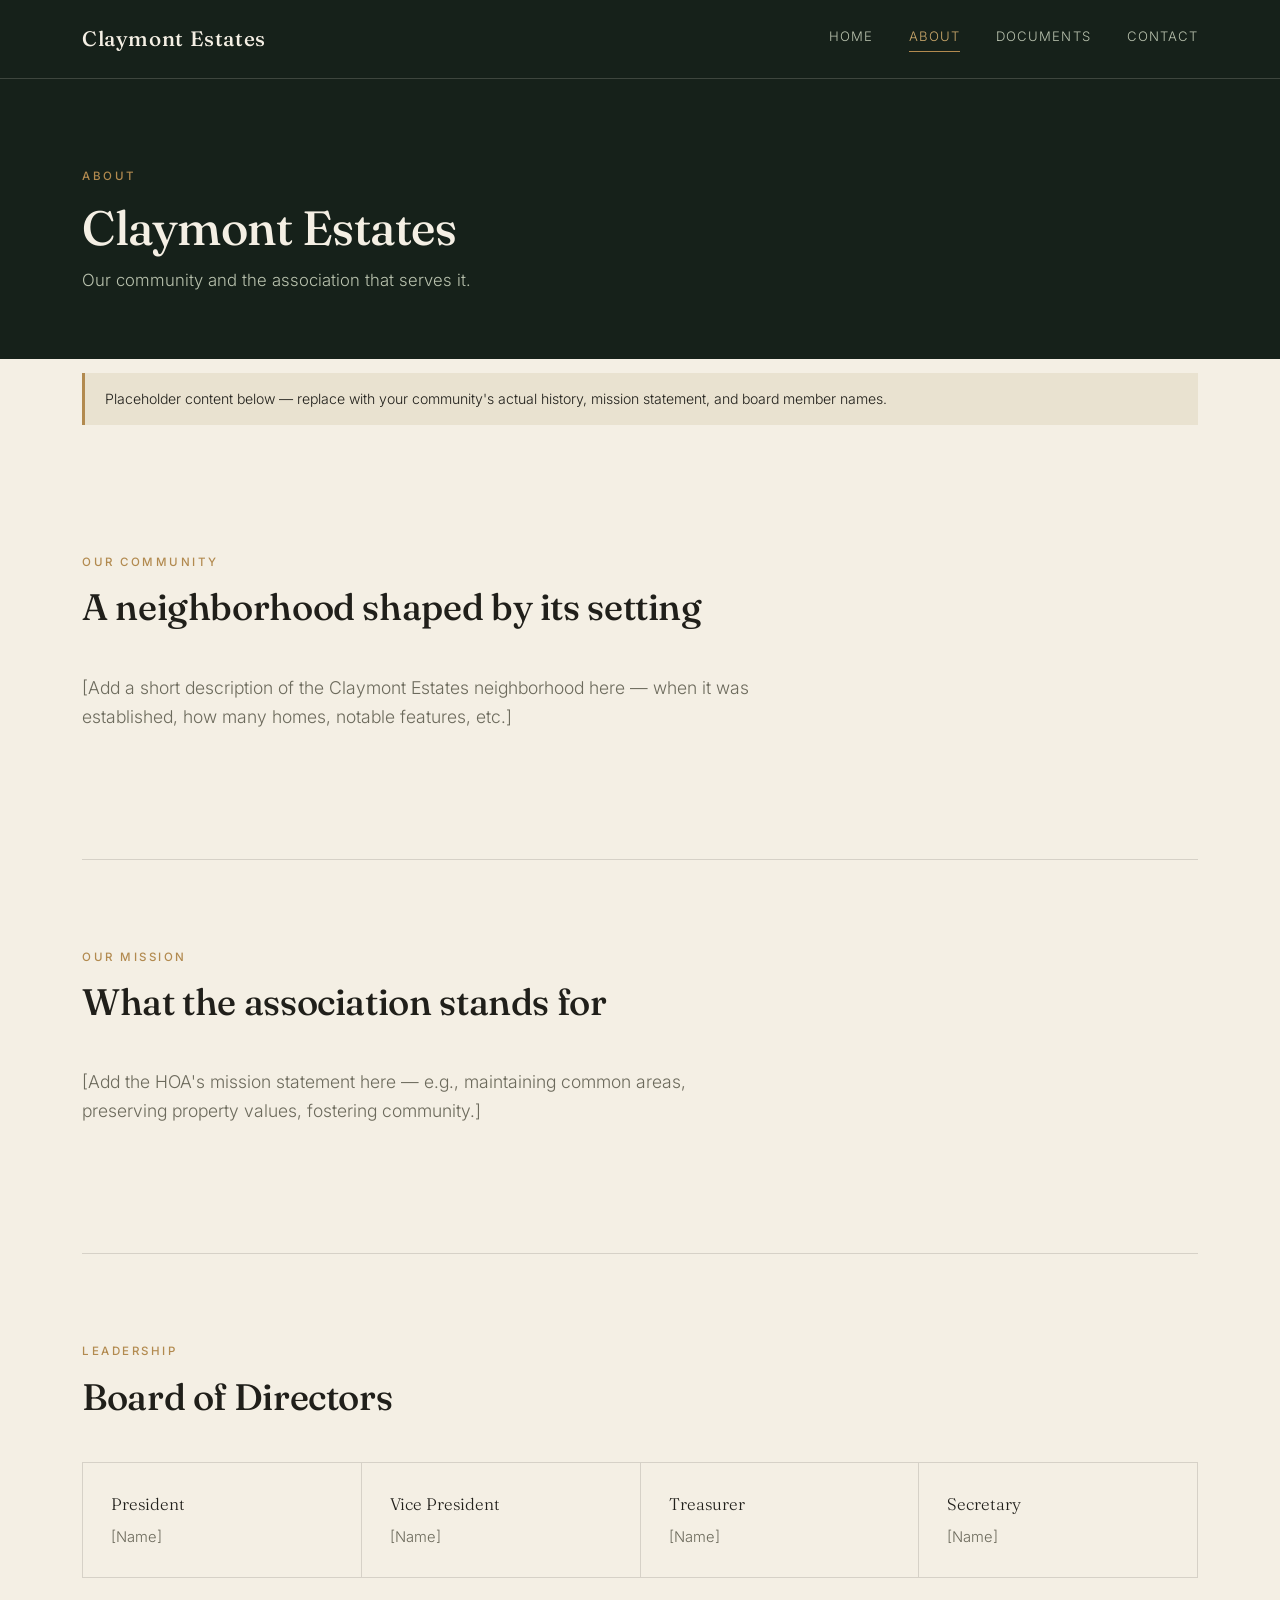
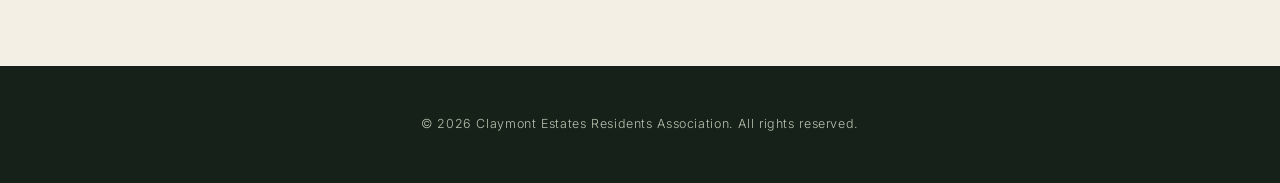
==== about.html @ 3a61dca3 "Redesign: dark forest/cream luxury nature-forward aesthetic" ====
<!DOCTYPE html>
<html lang="en">
<head>
<meta charset="UTF-8">
<meta name="viewport" content="width=device-width, initial-scale=1.0">
<title>About | Claymont Estates Residents Association</title>
<link rel="stylesheet" href="assets/styles.css">
</head>
<body>

<header class="site-header">
  <div class="header-inner">
    <a href="index.html" class="site-title">Claymont Estates</a>
    <nav class="site-nav">
      <a href="index.html">Home</a>
      <a href="about.html" class="active">About</a>
      <a href="documents.html">Documents</a>
      <a href="contact.html">Contact</a>
    </nav>
  </div>
</header>

<div class="page-hero">
  <div class="full">
    <span class="eyebrow">About</span>
    <h1>Claymont Estates</h1>
    <p>Our community and the association that serves it.</p>
  </div>
</div>

<main>
  <p class="placeholder-note">Placeholder content below &mdash; replace with your community's actual history, mission statement, and board member names.</p>

  <section>
    <div class="section-head">
      <span class="eyebrow">Our Community</span>
      <h2>A neighborhood shaped by its setting</h2>
    </div>
    <p class="lede">[Add a short description of the Claymont Estates neighborhood here &mdash; when it was established, how many homes, notable features, etc.]</p>
  </section>

  <section>
    <div class="section-head">
      <span class="eyebrow">Our Mission</span>
      <h2>What the association stands for</h2>
    </div>
    <p class="lede">[Add the HOA's mission statement here &mdash; e.g., maintaining common areas, preserving property values, fostering community.]</p>
  </section>

  <section>
    <div class="section-head">
      <span class="eyebrow">Leadership</span>
      <h2>Board of Directors</h2>
    </div>
    <ul class="board-list">
      <li><span class="role">President</span><span class="name">[Name]</span></li>
      <li><span class="role">Vice President</span><span class="name">[Name]</span></li>
      <li><span class="role">Treasurer</span><span class="name">[Name]</span></li>
      <li><span class="role">Secretary</span><span class="name">[Name]</span></li>
    </ul>
  </section>
</main>

<footer class="site-footer">
  &copy; 2026 Claymont Estates Residents Association. All rights reserved.
</footer>

</body>
</html>
---- assets/styles.css ----
@import url('https://fonts.googleapis.com/css2?family=Fraunces:ital,opsz,wght@0,9..144,300;0,9..144,400;0,9..144,500;0,9..144,600;1,9..144,400&family=Inter:wght@300;400;500;600&display=swap');

:root {
  --forest: #16211a;
  --forest-2: #1f2e23;
  --forest-3: #2a3d2d;
  --cream: #f4efe4;
  --stone: #e9e2d0;
  --brass: #b28a4f;
  --brass-light: #cba86b;
  --brick: #8a5a3f;
  --text-dark: #201f1a;
  --text-light: #f4efe4;
  --muted-light: #b9c2ae;
  --muted-dark: #6c6a5c;
  --line-light: rgba(244, 239, 228, 0.18);
  --line-dark: rgba(32, 31, 26, 0.14);
}

* {
  box-sizing: border-box;
}

html {
  scroll-behavior: smooth;
}

body {
  margin: 0;
  font-family: 'Inter', -apple-system, BlinkMacSystemFont, "Segoe UI", sans-serif;
  color: var(--text-dark);
  background: var(--cream);
  line-height: 1.65;
  font-weight: 300;
}

h1, h2, h3, .serif {
  font-family: 'Fraunces', Georgia, serif;
  font-weight: 500;
  letter-spacing: -0.01em;
  line-height: 1.15;
}

a {
  color: inherit;
}

.eyebrow {
  display: block;
  text-transform: uppercase;
  letter-spacing: 0.22em;
  font-size: 0.72rem;
  font-weight: 500;
  color: var(--brass);
  margin-bottom: 0.9rem;
}

/* Header / nav */
.site-header {
  position: sticky;
  top: 0;
  z-index: 20;
  background: var(--forest);
  border-bottom: 1px solid var(--line-light);
}

.site-header .header-inner {
  max-width: 1180px;
  margin: 0 auto;
  padding: 1.35rem 2rem;
  display: flex;
  align-items: center;
  justify-content: space-between;
  flex-wrap: wrap;
  gap: 0.75rem;
}

.site-title {
  font-family: 'Fraunces', Georgia, serif;
  font-size: 1.3rem;
  font-weight: 500;
  color: var(--text-light);
  text-decoration: none;
  letter-spacing: 0.03em;
}

.site-nav {
  display: flex;
  gap: 2.25rem;
  flex-wrap: wrap;
}

.site-nav a {
  color: var(--muted-light);
  text-decoration: none;
  font-size: 0.82rem;
  letter-spacing: 0.08em;
  text-transform: uppercase;
  padding-bottom: 0.2rem;
  border-bottom: 1px solid transparent;
  transition: color 0.2s ease, border-color 0.2s ease;
}

.site-nav a:hover,
.site-nav a.active {
  color: var(--brass-light);
  border-bottom-color: var(--brass);
}

main {
  max-width: 1180px;
  margin: 0 auto;
  padding: 0 2rem;
}

/* Hero */
.hero {
  position: relative;
  margin: 0;
}

.hero img {
  width: 100%;
  height: clamp(420px, 72vh, 760px);
  object-fit: cover;
  display: block;
  filter: saturate(0.92) contrast(1.02);
}

.hero::after {
  content: "";
  position: absolute;
  inset: 0;
  background: linear-gradient(180deg, rgba(22,33,26,0.35) 0%, rgba(22,33,26,0.15) 40%, rgba(22,33,26,0.75) 100%);
}

.hero-caption {
  position: absolute;
  inset: 0;
  display: flex;
  flex-direction: column;
  align-items: center;
  justify-content: center;
  text-align: center;
  padding: 2rem;
  color: var(--text-light);
}

.hero-caption .eyebrow {
  color: var(--brass-light);
}

.hero-caption h1 {
  margin: 0 0 0.85rem;
  font-size: clamp(2.4rem, 6vw, 4.2rem);
  font-weight: 500;
  max-width: 16ch;
}

.hero-caption p {
  margin: 0;
  font-size: 1.05rem;
  font-weight: 300;
  color: var(--muted-light);
  max-width: 42ch;
}

/* Sections */
section {
  margin: 0;
  padding: 5.5rem 0;
  border-bottom: 1px solid var(--line-dark);
}

section:last-of-type {
  border-bottom: none;
}

section h2 {
  font-size: clamp(1.7rem, 3vw, 2.3rem);
  color: var(--text-dark);
  margin: 0 0 1.25rem;
}

section > p.lede {
  font-size: 1.1rem;
  font-weight: 300;
  color: var(--muted-dark);
  max-width: 62ch;
  margin: 0 0 2.5rem;
}

.section-head {
  max-width: 70ch;
  margin-bottom: 2.75rem;
}

/* Full-bleed dark band */
.band-dark {
  background: var(--forest);
  color: var(--text-light);
  border-bottom: none;
}

.band-dark .full {
  max-width: 1180px;
  margin: 0 auto;
  padding: 5.5rem 2rem;
}

.band-dark h2 {
  color: var(--text-light);
}

.band-dark p.lede {
  color: var(--muted-light);
}

/* Quick-link grid on home */
section.card-grid {
  padding: 0;
  border-bottom: none;
  display: grid;
  grid-template-columns: repeat(auto-fit, minmax(240px, 1fr));
  gap: 1px;
  background: var(--line-dark);
  border-left: 1px solid var(--line-dark);
  border-right: 1px solid var(--line-dark);
}

.card {
  background: var(--cream);
  padding: 2.25rem 2rem;
}

.card h3 {
  margin: 0 0 0.6rem;
  font-size: 1.15rem;
  color: var(--text-dark);
}

.card p {
  margin: 0 0 1.25rem;
  color: var(--muted-dark);
  font-size: 0.95rem;
}

a.link-arrow {
  display: inline-flex;
  align-items: center;
  gap: 0.5rem;
  color: var(--brick);
  text-decoration: none;
  font-size: 0.82rem;
  letter-spacing: 0.06em;
  text-transform: uppercase;
  font-weight: 500;
  border-bottom: 1px solid transparent;
  transition: border-color 0.2s ease, gap 0.2s ease;
}

a.link-arrow:hover {
  border-bottom-color: var(--brick);
  gap: 0.75rem;
}

.band-dark a.link-arrow {
  color: var(--brass-light);
}

.band-dark a.link-arrow:hover {
  border-bottom-color: var(--brass-light);
}

/* Page header (inner pages) */
.page-hero {
  background: var(--forest);
  color: var(--text-light);
  padding: 5.5rem 0 4rem;
}

.page-hero .full {
  max-width: 1180px;
  margin: 0 auto;
  padding: 0 2rem;
}

.page-hero h1 {
  margin: 0 0 0.75rem;
  font-size: clamp(2.1rem, 4.5vw, 3rem);
  color: var(--text-light);
}

.page-hero p {
  margin: 0;
  color: var(--muted-light);
  font-size: 1.05rem;
  max-width: 50ch;
}

.placeholder-note {
  background: var(--stone);
  border-left: 3px solid var(--brass);
  color: var(--text-dark);
  padding: 0.9rem 1.25rem;
  font-size: 0.88rem;
  margin-bottom: 2.5rem;
}

/* Document list */
.doc-list {
  list-style: none;
  padding: 0;
  margin: 0;
  border-top: 1px solid var(--line-dark);
}

.doc-list li {
  display: flex;
  align-items: baseline;
  justify-content: space-between;
  gap: 1.5rem;
  padding: 1.5rem 0;
  border-bottom: 1px solid var(--line-dark);
}

.doc-list .doc-name {
  font-family: 'Fraunces', Georgia, serif;
  font-size: 1.15rem;
  font-weight: 400;
}

.doc-list .doc-status {
  font-size: 0.78rem;
  letter-spacing: 0.08em;
  text-transform: uppercase;
  color: var(--muted-dark);
  white-space: nowrap;
}

/* Board list */
.board-list {
  list-style: none;
  padding: 0;
  margin: 0;
  display: grid;
  grid-template-columns: repeat(auto-fit, minmax(220px, 1fr));
  gap: 0;
  border-top: 1px solid var(--line-dark);
  border-left: 1px solid var(--line-dark);
}

.board-list li {
  padding: 1.75rem 1.75rem;
  border-right: 1px solid var(--line-dark);
  border-bottom: 1px solid var(--line-dark);
}

.board-list .role {
  display: block;
  font-family: 'Fraunces', Georgia, serif;
  font-size: 1.05rem;
  color: var(--text-dark);
  margin-bottom: 0.25rem;
}

.board-list .name {
  color: var(--muted-dark);
  font-size: 0.92rem;
}

/* Contact */
.contact-block {
  border-top: 1px solid var(--line-dark);
  padding-top: 2.5rem;
  margin-bottom: 1rem;
  display: grid;
  grid-template-columns: repeat(auto-fit, minmax(220px, 1fr));
  gap: 2.5rem;
}

.contact-block dt {
  font-size: 0.75rem;
  letter-spacing: 0.1em;
  text-transform: uppercase;
  color: var(--brass);
  margin-bottom: 0.5rem;
}

.contact-block dd {
  margin: 0;
  font-family: 'Fraunces', Georgia, serif;
  font-size: 1.2rem;
}

.contact-block dd a {
  text-decoration: none;
  border-bottom: 1px solid var(--line-dark);
}

.contact-block dd a:hover {
  border-bottom-color: var(--brick);
}

.site-footer {
  text-align: center;
  padding: 3rem 1.5rem;
  color: var(--muted-light);
  font-size: 0.78rem;
  letter-spacing: 0.05em;
  background: var(--forest);
}

@media (max-width: 640px) {
  .site-header .header-inner {
    flex-direction: column;
    align-items: flex-start;
  }
  .site-nav {
    gap: 1.25rem;
  }
  section {
    padding: 3.5rem 0;
  }
  .band-dark .full,
  .page-hero .full {
    padding-top: 3.5rem;
    padding-bottom: 3.5rem;
  }
}
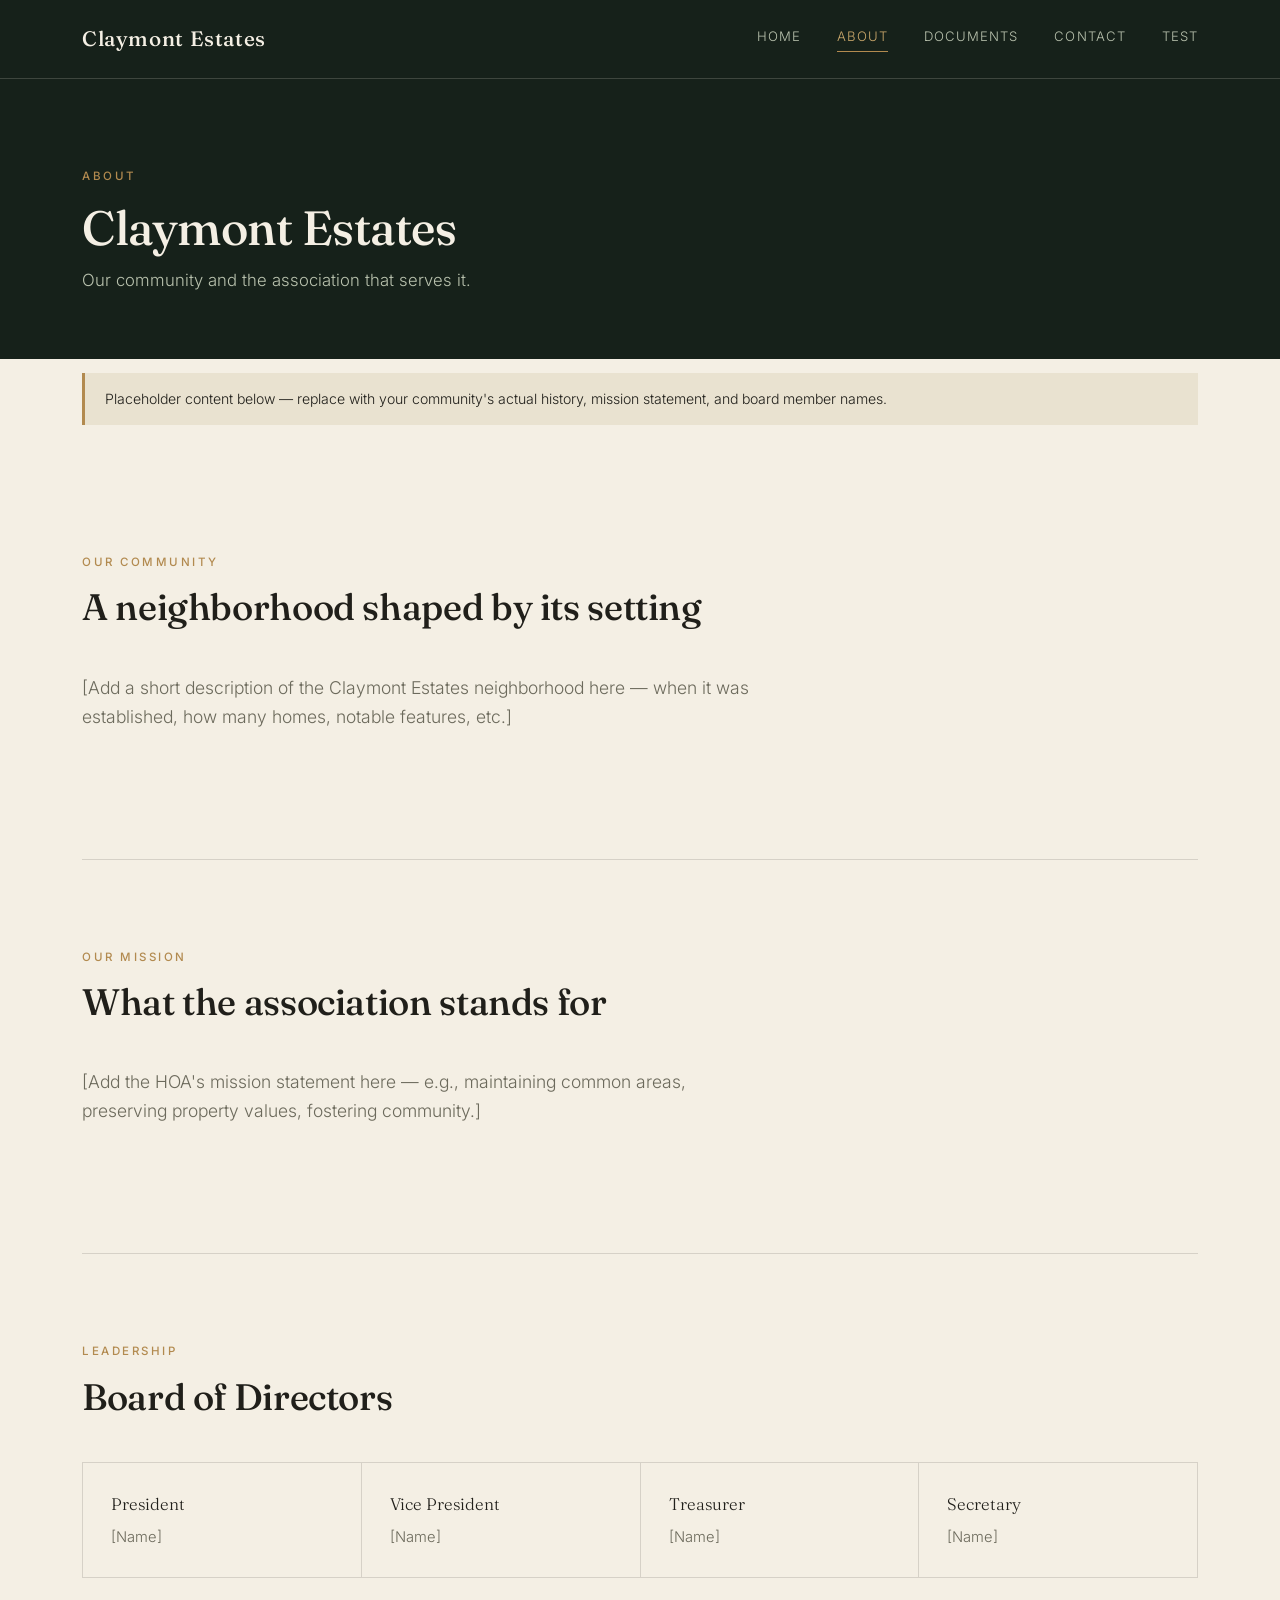
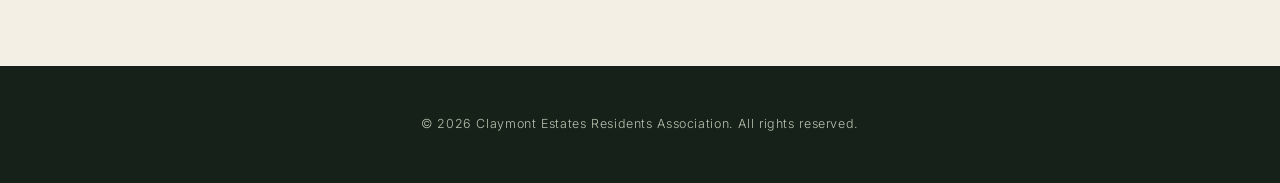
==== commit fcf19aa6: "Add /test.html: darker palette + video-hero experiment, plus Test nav link" ====
--- a/about.html
+++ b/about.html
@@ -4,7 +4,7 @@
 <meta charset="UTF-8">
 <meta name="viewport" content="width=device-width, initial-scale=1.0">
 <title>About | Claymont Estates Residents Association</title>
-<link rel="stylesheet" href="assets/styles.css">
+<link rel="stylesheet" href="assets/styles.css?v=4">
 </head>
 <body>
 
@@ -16,6 +16,7 @@
       <a href="about.html" class="active">About</a>
       <a href="documents.html">Documents</a>
       <a href="contact.html">Contact</a>
+      <a href="test.html">Test</a>
     </nav>
   </div>
 </header>
--- a/assets/styles.css
+++ b/assets/styles.css
@@ -113,56 +113,56 @@
   padding: 0 2rem;
 }
 
-/* Hero */
+/* Hero: photo banner (no text on it) + solid intro band below */
 .hero {
-  position: relative;
-  margin: 0;
+  margin: 0;
+  background: var(--forest);
 }
 
 .hero img {
   width: 100%;
-  height: clamp(420px, 72vh, 760px);
+  aspect-ratio: 21 / 8;
   object-fit: cover;
+  object-position: center 42%;
   display: block;
   filter: saturate(0.92) contrast(1.02);
 }
 
-.hero::after {
-  content: "";
-  position: absolute;
-  inset: 0;
-  background: linear-gradient(180deg, rgba(22,33,26,0.35) 0%, rgba(22,33,26,0.15) 40%, rgba(22,33,26,0.75) 100%);
-}
-
-.hero-caption {
-  position: absolute;
-  inset: 0;
-  display: flex;
-  flex-direction: column;
-  align-items: center;
-  justify-content: center;
+.hero-intro {
+  background: var(--forest);
+  color: var(--text-light);
   text-align: center;
-  padding: 2rem;
-  color: var(--text-light);
-}
-
-.hero-caption .eyebrow {
+  padding: 3.5rem 2rem 4rem;
+}
+
+.hero-intro .full {
+  max-width: 780px;
+  margin: 0 auto;
+}
+
+.hero-intro .eyebrow {
   color: var(--brass-light);
 }
 
-.hero-caption h1 {
+.hero-intro h1 {
   margin: 0 0 0.85rem;
-  font-size: clamp(2.4rem, 6vw, 4.2rem);
+  font-size: clamp(2.1rem, 4.5vw, 3.4rem);
   font-weight: 500;
-  max-width: 16ch;
-}
-
-.hero-caption p {
+}
+
+.hero-intro p {
   margin: 0;
   font-size: 1.05rem;
   font-weight: 300;
   color: var(--muted-light);
-  max-width: 42ch;
+  max-width: 48ch;
+  margin: 0 auto;
+}
+
+@media (max-width: 640px) {
+  .hero img {
+    aspect-ratio: 4 / 3;
+  }
 }
 
 /* Sections */
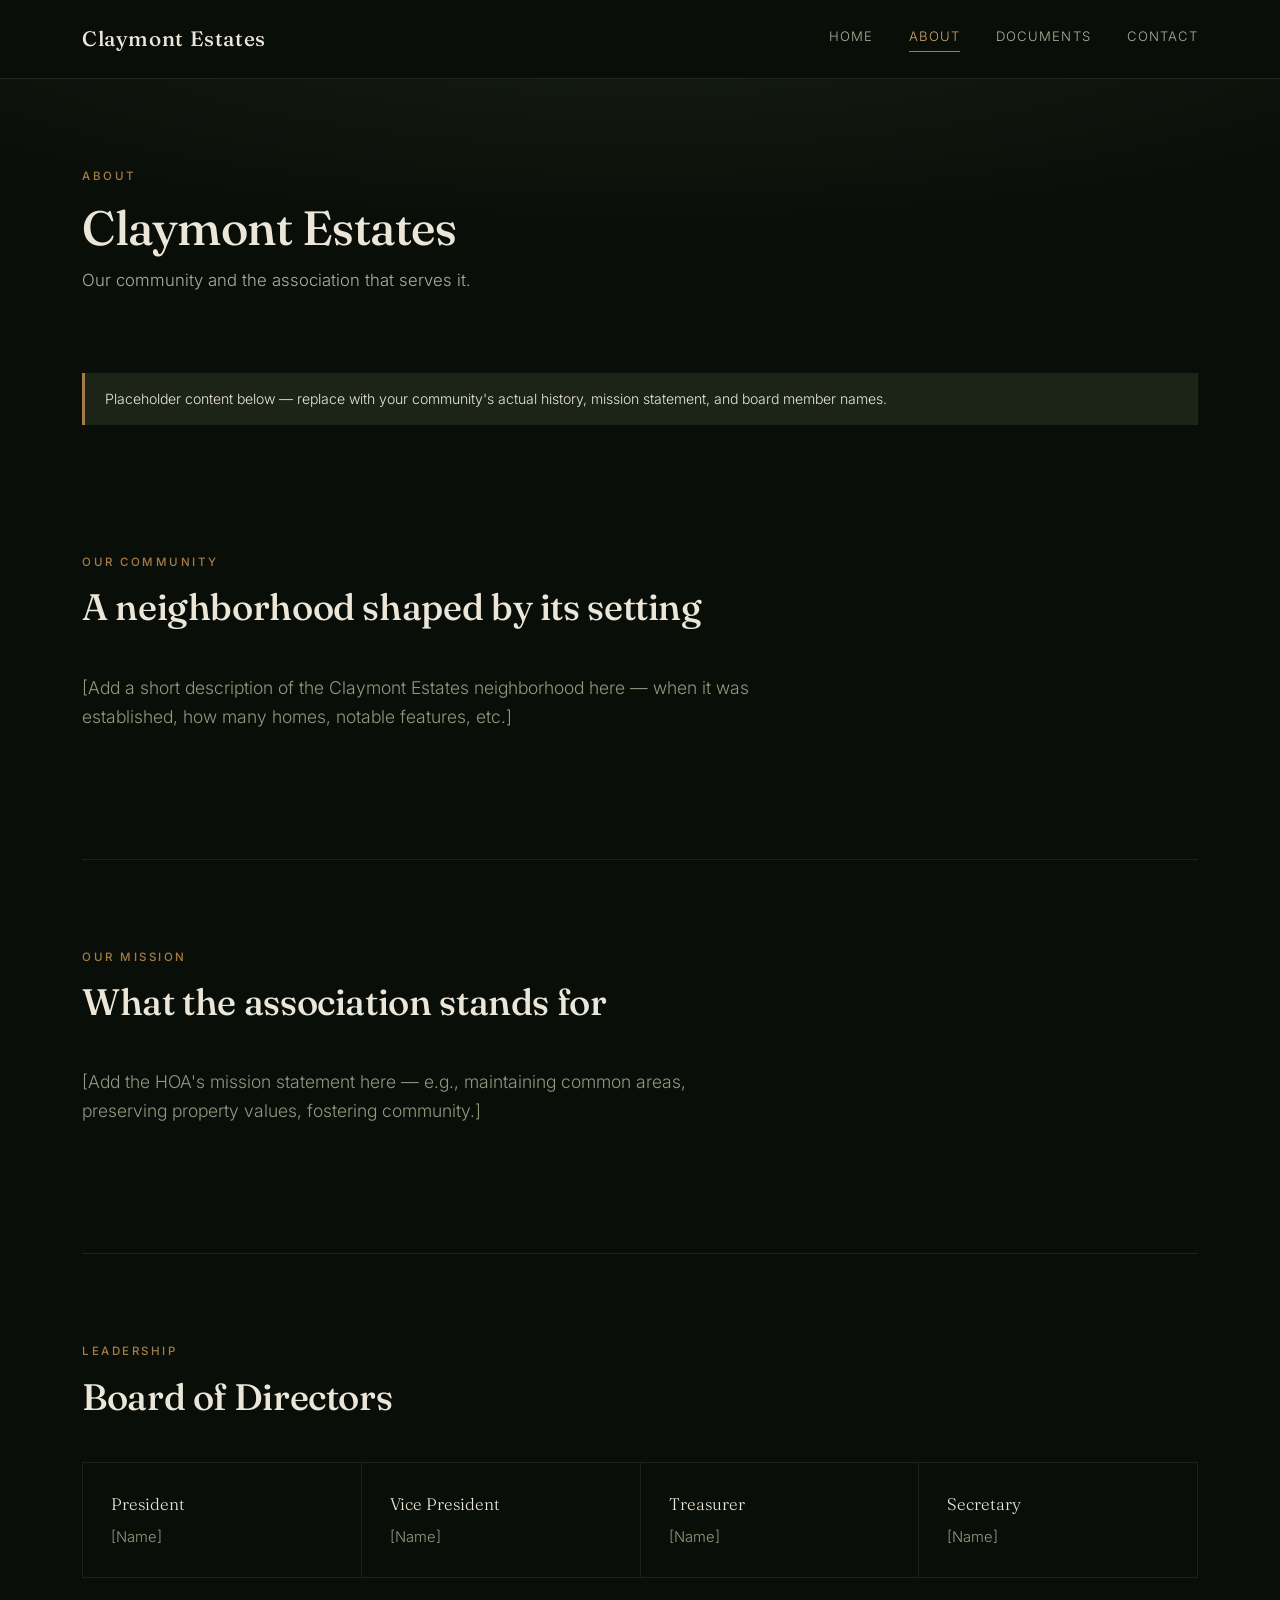
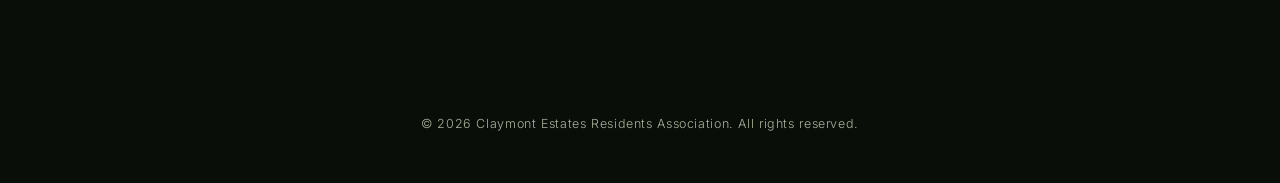
==== commit 08670ec4: "Promote dark theme (grain + radial glow) to the live site; remove test page" ====
--- a/about.html
+++ b/about.html
@@ -4,7 +4,7 @@
 <meta charset="UTF-8">
 <meta name="viewport" content="width=device-width, initial-scale=1.0">
 <title>About | Claymont Estates Residents Association</title>
-<link rel="stylesheet" href="assets/styles.css?v=4">
+<link rel="stylesheet" href="assets/styles.css?v=5">
 </head>
 <body>
 
@@ -16,7 +16,6 @@
       <a href="about.html" class="active">About</a>
       <a href="documents.html">Documents</a>
       <a href="contact.html">Contact</a>
-      <a href="test.html">Test</a>
     </nav>
   </div>
 </header>
--- a/assets/styles.css
+++ b/assets/styles.css
@@ -1,20 +1,20 @@
 @import url('https://fonts.googleapis.com/css2?family=Fraunces:ital,opsz,wght@0,9..144,300;0,9..144,400;0,9..144,500;0,9..144,600;1,9..144,400&family=Inter:wght@300;400;500;600&display=swap');
 
 :root {
-  --forest: #16211a;
-  --forest-2: #1f2e23;
-  --forest-3: #2a3d2d;
-  --cream: #f4efe4;
-  --stone: #e9e2d0;
-  --brass: #b28a4f;
-  --brass-light: #cba86b;
-  --brick: #8a5a3f;
-  --text-dark: #201f1a;
-  --text-light: #f4efe4;
-  --muted-light: #b9c2ae;
-  --muted-dark: #6c6a5c;
-  --line-light: rgba(244, 239, 228, 0.18);
-  --line-dark: rgba(32, 31, 26, 0.14);
+  --forest: #0a0e09;
+  --forest-2: #10160f;
+  --forest-3: #171f14;
+  --cream: #141a11;
+  --stone: #1c2417;
+  --brass: #a67c45;
+  --brass-light: #c9a66a;
+  --brick: #b98860;
+  --text-dark: #ece6d8;
+  --text-light: #ece6d8;
+  --muted-light: #a9b39a;
+  --muted-dark: #93997f;
+  --line-light: rgba(236, 230, 216, 0.1);
+  --line-dark: rgba(236, 230, 216, 0.09);
 }
 
 * {
@@ -29,9 +29,23 @@
   margin: 0;
   font-family: 'Inter', -apple-system, BlinkMacSystemFont, "Segoe UI", sans-serif;
   color: var(--text-dark);
-  background: var(--cream);
+  background: var(--forest);
   line-height: 1.65;
   font-weight: 300;
+  position: relative;
+}
+
+/* Restrained film-grain texture, uniform across the whole page */
+body::after {
+  content: "";
+  position: fixed;
+  inset: 0;
+  z-index: 999;
+  pointer-events: none;
+  background-image: url("[data-uri]");
+  background-repeat: repeat;
+  mix-blend-mode: screen;
+  opacity: 0.06;
 }
 
 h1, h2, h3, .serif {
@@ -129,7 +143,7 @@
 }
 
 .hero-intro {
-  background: var(--forest);
+  background: radial-gradient(ellipse 120% 140% at 50% -30%, var(--forest-3) 0%, var(--forest) 60%);
   color: var(--text-light);
   text-align: center;
   padding: 3.5rem 2rem 4rem;
@@ -197,7 +211,7 @@
 
 /* Full-bleed dark band */
 .band-dark {
-  background: var(--forest);
+  background: radial-gradient(ellipse 120% 140% at 50% -30%, var(--forest-3) 0%, var(--forest) 60%);
   color: var(--text-light);
   border-bottom: none;
 }
@@ -274,7 +288,7 @@
 
 /* Page header (inner pages) */
 .page-hero {
-  background: var(--forest);
+  background: radial-gradient(ellipse 120% 140% at 50% -30%, var(--forest-3) 0%, var(--forest) 60%);
   color: var(--text-light);
   padding: 5.5rem 0 4rem;
 }
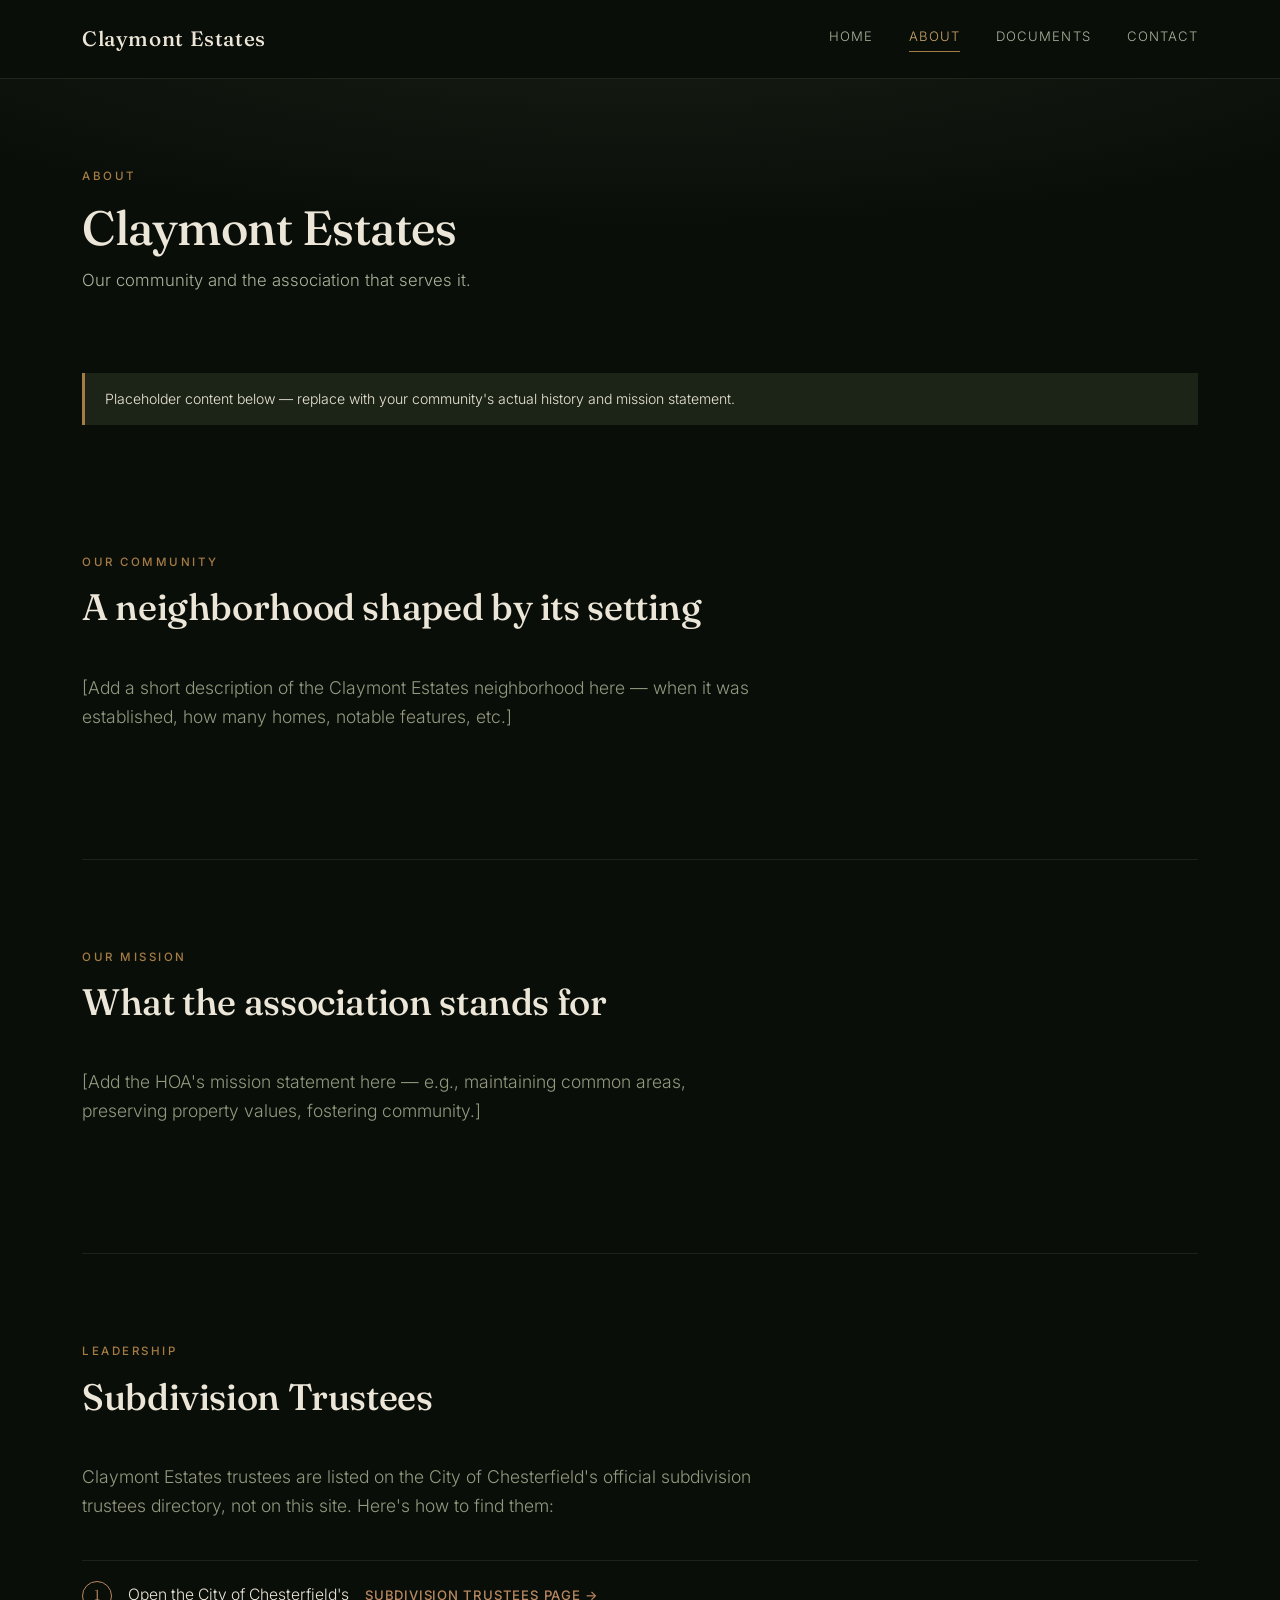
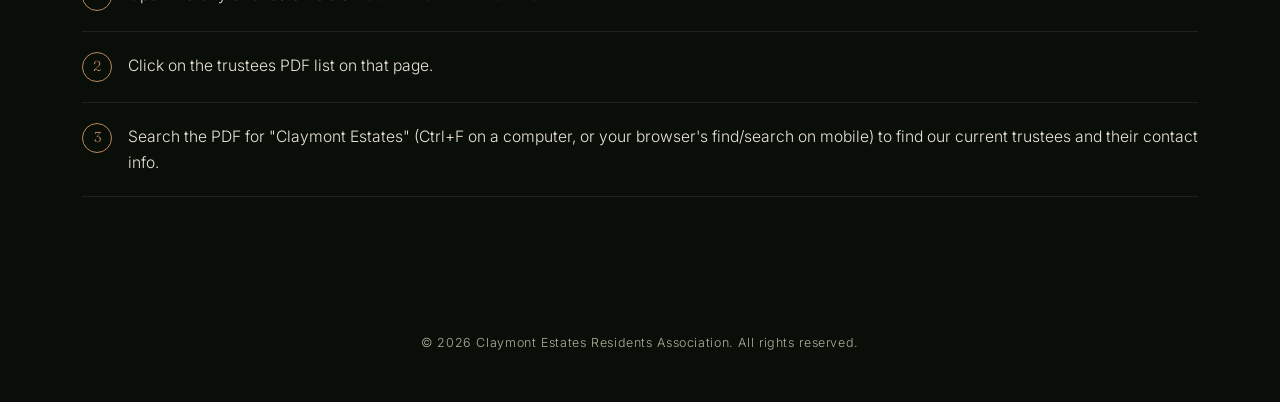
==== commit 5b29cd76: "Replace trustee listing with instructions to find trustees on Chesterfield's site Co-Authored-By: Cl" ====
--- a/about.html
+++ b/about.html
@@ -29,14 +29,14 @@
 </div>
 
 <main>
-  <p class="placeholder-note">Placeholder content below &mdash; replace with your community's actual history, mission statement, and board member names.</p>
+  <p class="placeholder-note">Placeholder content below &mdash; replace with your community's actual history and mission statement.</p>
 
   <section>
     <div class="section-head">
       <span class="eyebrow">Our Community</span>
       <h2>A neighborhood shaped by its setting</h2>
     </div>
-    <p class="lede">[Add a short description of the Claymont Estates neighborhood here &mdash; when it was established, how many homes, notable features, etc.]</p>
+    <p class="lede" data-field="community-description">[Add a short description of the Claymont Estates neighborhood here &mdash; when it was established, how many homes, notable features, etc.]</p>
   </section>
 
   <section>
@@ -44,20 +44,20 @@
       <span class="eyebrow">Our Mission</span>
       <h2>What the association stands for</h2>
     </div>
-    <p class="lede">[Add the HOA's mission statement here &mdash; e.g., maintaining common areas, preserving property values, fostering community.]</p>
+    <p class="lede" data-field="mission-statement">[Add the HOA's mission statement here &mdash; e.g., maintaining common areas, preserving property values, fostering community.]</p>
   </section>
 
   <section>
     <div class="section-head">
       <span class="eyebrow">Leadership</span>
-      <h2>Board of Directors</h2>
+      <h2>Subdivision Trustees</h2>
     </div>
-    <ul class="board-list">
-      <li><span class="role">President</span><span class="name">[Name]</span></li>
-      <li><span class="role">Vice President</span><span class="name">[Name]</span></li>
-      <li><span class="role">Treasurer</span><span class="name">[Name]</span></li>
-      <li><span class="role">Secretary</span><span class="name">[Name]</span></li>
-    </ul>
+    <p class="lede">Claymont Estates trustees are listed on the City of Chesterfield's official subdivision trustees directory, not on this site. Here's how to find them:</p>
+    <ol class="steps">
+      <li>Open the City of Chesterfield's <a class="link-arrow" href="https://www.chesterfield.mo.us/subdivision-trustees" target="_blank" rel="noopener">Subdivision Trustees page &rarr;</a></li>
+      <li>Click on the trustees PDF list on that page.</li>
+      <li>Search the PDF for "Claymont Estates" (Ctrl+F on a computer, or your browser's find/search on mobile) to find our current trustees and their contact info.</li>
+    </ol>
   </section>
 </main>
 
@@ -65,5 +65,6 @@
   &copy; 2026 Claymont Estates Residents Association. All rights reserved.
 </footer>
 
+<script src="assets/content-loader.js"></script>
 </body>
 </html>
--- a/assets/styles.css
+++ b/assets/styles.css
@@ -352,35 +352,39 @@
   white-space: nowrap;
 }
 
-/* Board list */
-.board-list {
+/* Steps list */
+.steps {
   list-style: none;
+  counter-reset: step;
   padding: 0;
-  margin: 0;
-  display: grid;
-  grid-template-columns: repeat(auto-fit, minmax(220px, 1fr));
-  gap: 0;
+  margin: 1.5rem 0 0;
   border-top: 1px solid var(--line-dark);
-  border-left: 1px solid var(--line-dark);
-}
-
-.board-list li {
-  padding: 1.75rem 1.75rem;
-  border-right: 1px solid var(--line-dark);
+}
+
+.steps li {
+  counter-increment: step;
+  display: flex;
+  align-items: baseline;
+  gap: 1rem;
+  padding: 1.25rem 0;
   border-bottom: 1px solid var(--line-dark);
-}
-
-.board-list .role {
-  display: block;
+  font-size: 0.98rem;
+  color: var(--text-dark);
+}
+
+.steps li::before {
+  content: counter(step);
+  flex: none;
+  width: 1.75rem;
+  height: 1.75rem;
+  display: inline-flex;
+  align-items: center;
+  justify-content: center;
   font-family: 'Fraunces', Georgia, serif;
-  font-size: 1.05rem;
-  color: var(--text-dark);
-  margin-bottom: 0.25rem;
-}
-
-.board-list .name {
-  color: var(--muted-dark);
-  font-size: 0.92rem;
+  font-size: 0.9rem;
+  color: var(--brick);
+  border: 1px solid var(--brick);
+  border-radius: 50%;
 }
 
 /* Contact */
